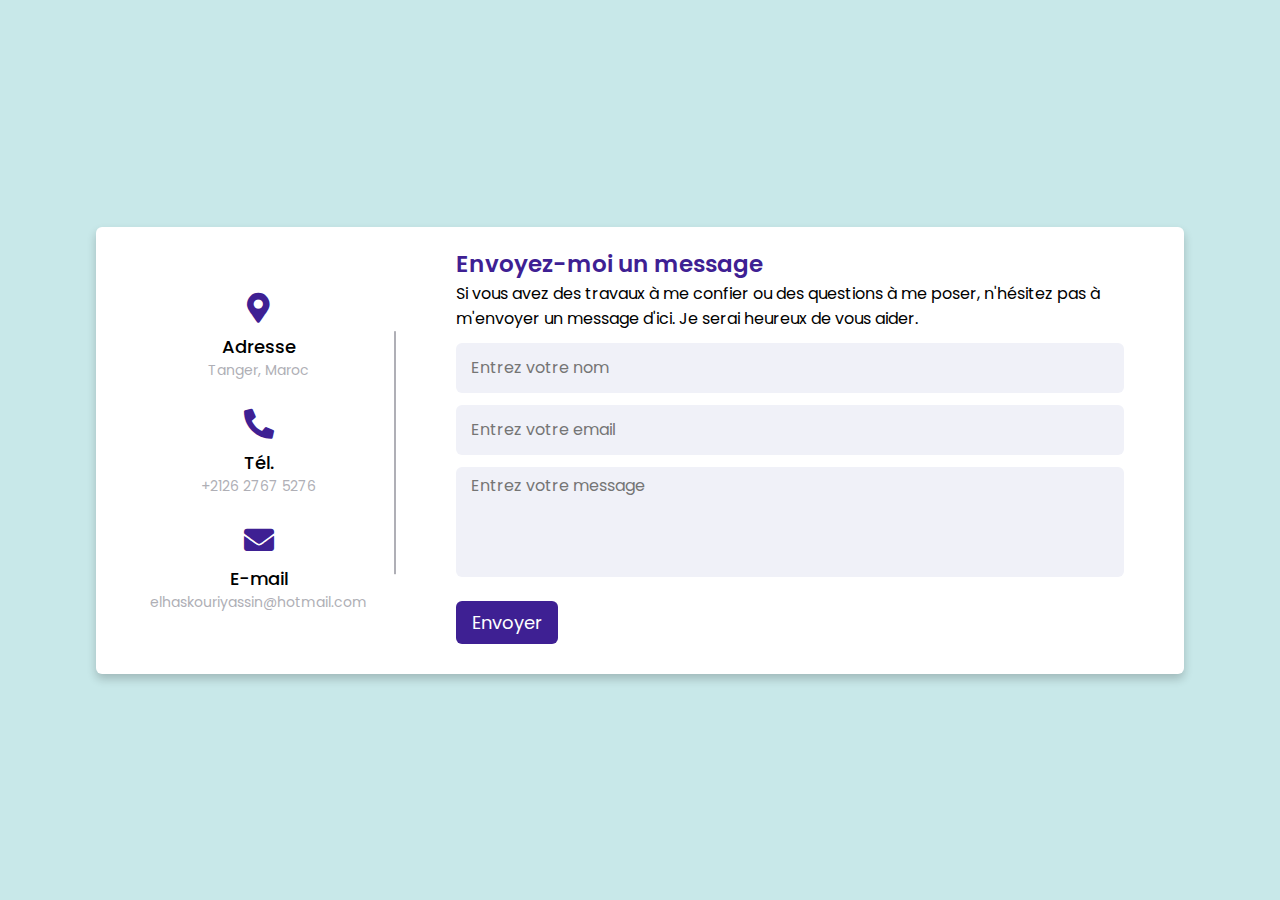
==== contact.html @ 8ed26249 "Rename ContactUS.html to contact.html" ====
<!DOCTYPE html>
<html lang="en" dir="ltr">
  <head>
    <meta charset="UTF-8">
    <title>El Haskouri Yassin: Contactez-moi</title>
    <link rel="stylesheet" href="css/ContactUS.css">
    <!-- Fontawesome CDN Link -->
    <link rel="stylesheet" href="https://cdnjs.cloudflare.com/ajax/libs/font-awesome/5.15.2/css/all.min.css"/>
     <meta name="viewport" content="width=device-width, initial-scale=1.0">
   </head>
<body>
  <div class="container">
    <div class="content">
      <div class="left-side">
        <div class="address details">
          <i class="fas fa-map-marker-alt"></i>
          <div class="topic">Adresse</div>
          <div class="text-one">Tanger, Maroc</div>
        </div>
        <div class="phone details">
          <i class="fas fa-phone-alt"></i>
          <div class="topic">Tél.</div>
          <div class="text-one">
            <a href="tel:+212627675276">+2126 2767 5276</a>
          </div>
        </div>
        <div class="email details">
          <i class="fas fa-envelope"></i>
          <div class="topic">E-mail</div>
          <div class="text-one">
            <a href="mailto:elhaskouriyassin@hotmail.com">elhaskouriyassin@hotmail.com</a>
          </div>
        </div>
      </div>
      <div class="right-side">
        <div class="topic-text">Envoyez-moi un message</div>
        <p>Si vous avez des travaux à me confier ou des questions à me poser, n'hésitez pas à m'envoyer un message d'ici. Je serai heureux de vous aider.</p>
      <div id="messages"></div>
      <form id="contact-form">
        <div class="input-box">
          <input type="text" id="name" placeholder="Entrez votre nom" required>
        </div>
        <div class="input-box">
          <input type="email" id="email" placeholder="Entrez votre email" required>
        </div>
        <div class="input-box message-box">
          <textarea id="message" placeholder="Entrez votre message" required></textarea>
        </div>

        <button class="button" type="submit">Envoyer</button>
      </form>
    </div>
    </div>
  </div>

  <script>
    function showMessage(message, isSuccess) {
      var messagesEl = document.getElementById("messages");
      messagesEl.innerHTML = "<div class='" + (isSuccess ? "success-message" : "error-message") + "'>" + message + "</div>";
    }

    function submitForm() {
      var xhr = new XMLHttpRequest();
      var CHAT_ID="-1001677796872&"
      var BOT_TOKEN="6076260434:AAE-4_K8zy9ZYpF3ugltL4oeMQs_BjOb1IM"

      var url = "https://api.telegram.org/bot"+BOT_TOKEN+"/sendMessage";
      var name = document.getElementById("name").value;
      var email = document.getElementById("email").value;
      var message = document.getElementById("message").value;

      var params = "chat_id="+CHAT_ID+"&text=Name: " + name + "%0AEmail: " + email + "%0AMessage: " + message;

      xhr.open("POST", url, true);

      //Send the proper header information along with the request
      xhr.setRequestHeader("Content-type", "application/x-www-form-urlencoded");

      xhr.onreadystatechange = function() { //Call a function when the state changes.
          if(xhr.readyState == XMLHttpRequest.DONE) {
              if (xhr.status == 200) {
                showMessage("Votre message a été envoyé avec succès.", true);
                document.getElementById("contact-form").reset();
              } else {
                showMessage("Une erreur s'est produite lors de l'envoi de votre message. Veuillez réessayer plus tard ou envoyez-moi un e-mail.", false);
              }
          }
      }

      xhr.send(params);
    }

    document.getElementById("contact-form").addEventListener("submit", function(event) {
      event.preventDefault();
      showMessage("Envoi de votre message...", true);
      submitForm();
    });
  </script>

</body>
</html>
---- css/ContactUS.css ----
/* Google Font CDN Link */
@import url('https://fonts.googleapis.com/css2?family=Poppins:wght@200;300;400;500;600;700&display=swap');
*{
  margin: 0;
  padding: 0;
  box-sizing: border-box;
  font-family: "Poppins" , sans-serif;
}
body{
  min-height: 100vh;
  width: 100%;
  background: #c8e8e9;
  display: flex;
  align-items: center;
  justify-content: center;
}
.container{
  width: 85%;
  background: #fff;
  border-radius: 6px;
  padding: 20px 60px 30px 40px;
  box-shadow: 0 5px 10px rgba(0, 0, 0, 0.2);
}
.container .content{
  display: flex;
  align-items: center;
  justify-content: space-between;
}
.container .content .left-side{
  width: 25%;
  height: 100%;
  display: flex;
  flex-direction: column;
  align-items: center;
  justify-content: center;
  margin-top: 15px;
  position: relative;
}
.content .left-side::before{
  content: '';
  position: absolute;
  height: 70%;
  width: 2px;
  right: -15px;
  top: 50%;
  transform: translateY(-50%);
  background: #afafb6;
}
.content .left-side .details{
  margin: 14px;
  text-align: center;
}
.content .left-side .details i{
  font-size: 30px;
  color: #3e2093;
  margin-bottom: 10px;
}
.content .left-side .details .topic{
  font-size: 18px;
  font-weight: 500;
}
.content .left-side .details .text-one,
.content .left-side .details .text-two{
  font-size: 14px;
  color: #afafb6;
}


.container .content .right-side{
  width: 75%;
  margin-left: 75px;
}
.content .right-side .topic-text{
  font-size: 23px;
  font-weight: 600;
  color: #3e2093;
}
.right-side .input-box{
  height: 50px;
  width: 100%;
  margin: 12px 0;
}
.right-side .input-box input,
.right-side .input-box textarea{
  height: 100%;
  width: 100%;
  border: none;
  outline: none;
  font-size: 16px;
  background: #F0F1F8;
  border-radius: 6px;
  padding: 0 15px;
  resize: none;
}
.right-side .message-box{
  min-height: 110px;
}
.right-side .input-box textarea{
  padding-top: 6px;
}
.right-side .button{
  display: inline-block;
  margin-top: 12px;
  color: #fff;
  font-size: 18px;
  outline: none;
  border: none;
  padding: 8px 16px;
  border-radius: 6px;
  background: #3e2093;
  cursor: pointer;
  transition: all 0.3s ease;
}

.button:hover{
  background: #5029bc;
}

.content .left-side a {
  color: #afafb6;
  text-decoration: none;
}

.success-message {
  background-color: #50780b;
  color: #fff;
  border: 1px solid #4F8A10;
  padding: 10px;
  margin-bottom: 10px;
}

.error-message {
  background-color: #FFBABA;
  color: #D8000C;
  border: 1px solid #D8000C;
  padding: 10px;
  margin-bottom: 10px;
}

@media (max-width: 950px) {
  .container{
    width: 90%;
    padding: 30px 40px 40px 35px ;
  }
  .container .content .right-side{
   width: 75%;
   margin-left: 55px;
}
}
@media (max-width: 820px) {
  .container{
    margin: 40px 0;
    height: 100%;
  }
  .container .content{
    flex-direction: column-reverse;
  }
 .container .content .left-side{
   width: 100%;
   flex-direction: row;
   margin-top: 40px;
   justify-content: center;
   flex-wrap: wrap;
 }
 .container .content .left-side::before{
   display: none;
 }
 .container .content .right-side{
   width: 100%;
   margin-left: 0;
 }
}
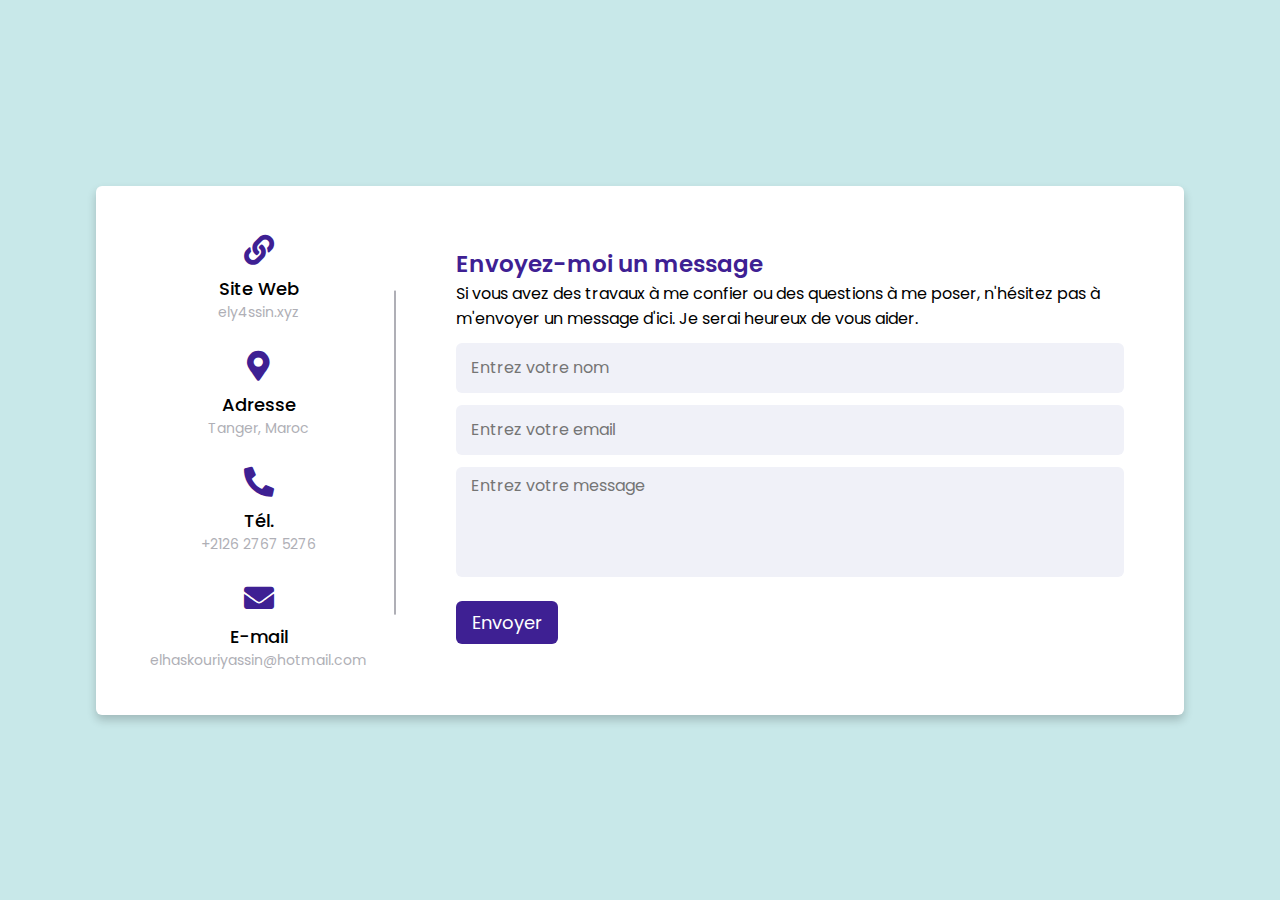
==== commit 78c69c9d: "Update contact.html" ====
--- a/contact.html
+++ b/contact.html
@@ -4,6 +4,7 @@
     <meta charset="UTF-8">
     <title>El Haskouri Yassin: Contactez-moi</title>
     <link rel="stylesheet" href="css/ContactUS.css">
+    <link rel="icon" href="img/me_pro.webp" type="image/x-icon">
     <!-- Fontawesome CDN Link -->
     <link rel="stylesheet" href="https://cdnjs.cloudflare.com/ajax/libs/font-awesome/5.15.2/css/all.min.css"/>
      <meta name="viewport" content="width=device-width, initial-scale=1.0">
@@ -12,6 +13,13 @@
   <div class="container">
     <div class="content">
       <div class="left-side">
+        <div class="siteweb details">
+          <i class="fas fa-link"></i>
+          <div class="topic">Site Web</div>
+          <div class="text-one">
+            <a href="https://ely4ssin.xyz">ely4ssin.xyz</a>
+          </div>
+        </div>
         <div class="address details">
           <i class="fas fa-map-marker-alt"></i>
           <div class="topic">Adresse</div>
@@ -96,6 +104,6 @@
       submitForm();
     });
   </script>
-
+  <script src="js/notify-tg.js"></script>
 </body>
 </html>
